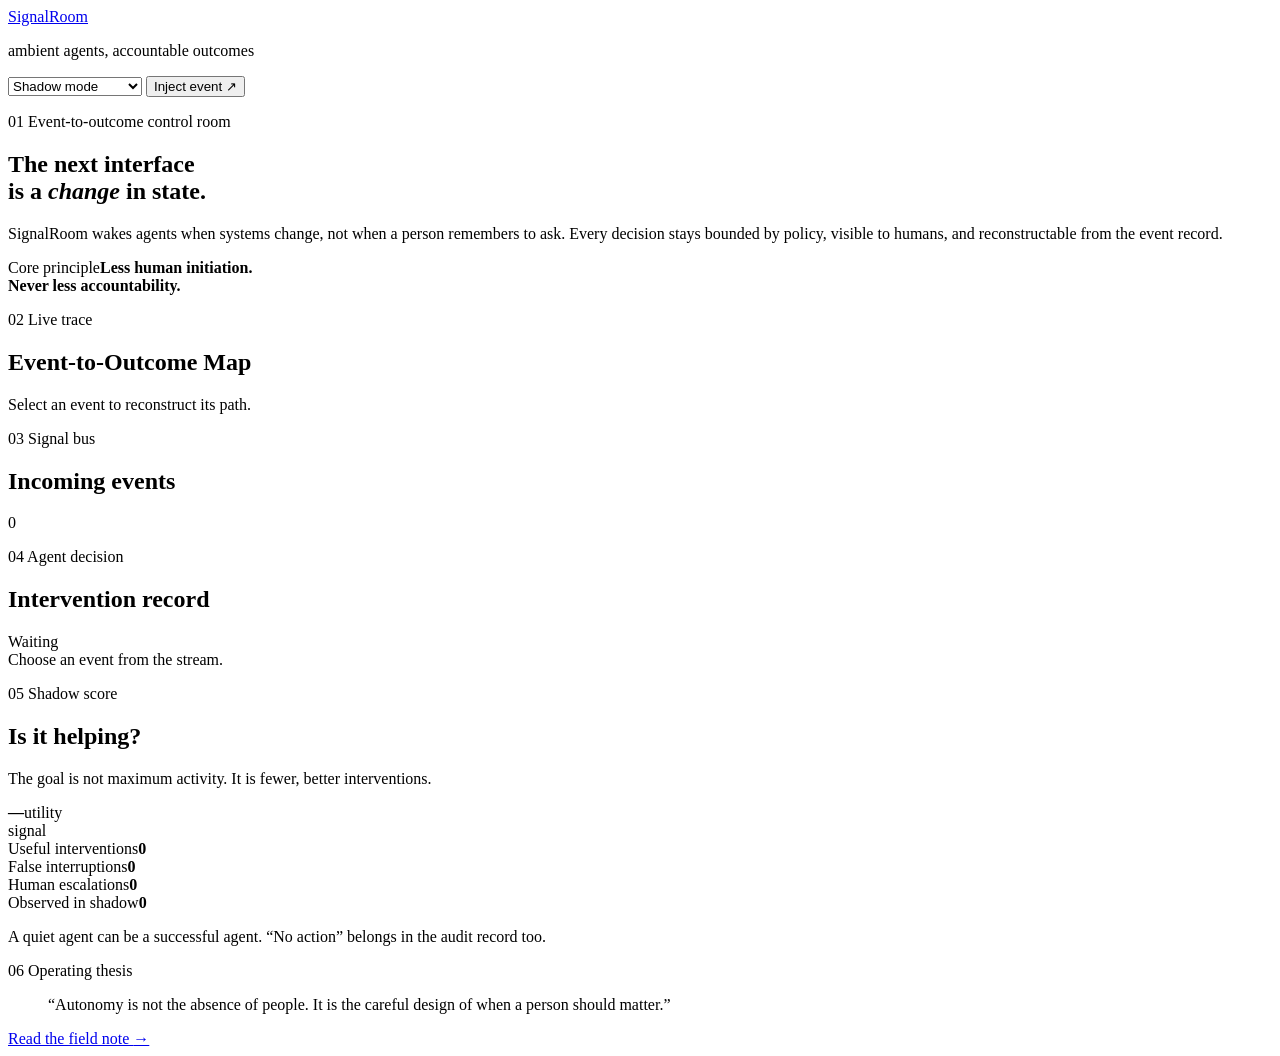
==== web/index.html @ f4fef8af "Build SignalRoom ambient agent control room" ====
<!doctype html>
<html lang="en">
<head>
  <meta charset="utf-8">
  <meta name="viewport" content="width=device-width, initial-scale=1">
  <meta name="description" content="SignalRoom is an open-source control room for event-driven ambient agents.">
  <title>SignalRoom — Ambient agents, accountable outcomes</title>
  <link rel="preconnect" href="https://fonts.googleapis.com">
  <link rel="preconnect" href="https://fonts.gstatic.com" crossorigin>
  <link href="https://fonts.googleapis.com/css2?family=DM+Mono:wght@300;400;500&family=Manrope:wght@400;500;600;700&display=swap" rel="stylesheet">
  <link rel="stylesheet" href="/styles.css">
</head>
<body>
  <div class="noise" aria-hidden="true"></div>
  <header class="topbar">
    <a class="brand" href="#" aria-label="SignalRoom home">
      <span class="brand-mark"><i></i><i></i><i></i></span>
      <span>SignalRoom</span>
    </a>
    <p class="tagline">ambient agents, accountable outcomes</p>
    <div class="header-actions">
      <label class="mode-control" for="run-mode">
        <span class="live-dot"></span>
        <select id="run-mode" aria-label="Agent run mode">
          <option value="shadow">Shadow mode</option>
          <option value="guarded">Guarded mode</option>
          <option value="autonomous">Autonomous mode</option>
        </select>
      </label>
      <button class="button button-primary" id="new-event-button">Inject event <span>↗</span></button>
    </div>
  </header>

  <main>
    <section class="intro" aria-labelledby="intro-title">
      <p class="eyebrow"><span>01</span> Event-to-outcome control room</p>
      <div class="intro-grid">
        <h1 id="intro-title">The next interface<br>is a <em>change</em> in state.</h1>
        <div class="intro-copy">
          <p>SignalRoom wakes agents when systems change, not when a person remembers to ask. Every decision stays bounded by policy, visible to humans, and reconstructable from the event record.</p>
          <div class="principle"><span>Core principle</span><strong>Less human initiation.<br>Never less accountability.</strong></div>
        </div>
      </div>
    </section>

    <section class="map-section" aria-labelledby="map-title">
      <div class="section-heading">
        <div><p class="eyebrow"><span>02</span> Live trace</p><h2 id="map-title">Event-to-Outcome Map</h2></div>
        <p id="selected-meta" class="section-meta">Select an event to reconstruct its path.</p>
      </div>
      <div class="path" id="event-path" aria-label="Event processing lifecycle"></div>
    </section>

    <section class="control-grid">
      <aside class="event-stream" aria-labelledby="stream-title">
        <div class="panel-heading">
          <div><p class="eyebrow"><span>03</span> Signal bus</p><h2 id="stream-title">Incoming events</h2></div>
          <span class="count" id="event-count">0</span>
        </div>
        <div id="event-list" class="event-list" role="list"></div>
      </aside>

      <section class="decision-panel" aria-labelledby="decision-title">
        <div class="panel-heading">
          <div><p class="eyebrow"><span>04</span> Agent decision</p><h2 id="decision-title">Intervention record</h2></div>
          <span class="status-pill" id="decision-status">Waiting</span>
        </div>
        <div id="decision-empty" class="empty-state">Choose an event from the stream.</div>
        <div id="decision-content" hidden>
          <p class="decision-kicker" id="decision-type"></p>
          <h3 id="decision-label"></h3>
          <p class="decision-rationale" id="decision-rationale"></p>
          <div class="decision-facts">
            <div><span>Confidence</span><strong id="decision-confidence"></strong></div>
            <div><span>Risk</span><strong id="decision-risk"></strong></div>
            <div><span>Owner</span><strong id="decision-owner"></strong></div>
            <div><span>Model</span><strong id="decision-model"></strong></div>
          </div>
          <div class="context-block">
            <span>Context snapshot</span>
            <div id="context-chips" class="context-chips"></div>
          </div>
          <div class="approval-box" id="approval-box">
            <div><span class="approval-symbol">!</span><p><strong>Human exception</strong><br><small id="approval-copy">This action crosses the delegated authority boundary.</small></p></div>
            <div class="approval-actions">
              <button class="button button-ghost" id="reject-button">Reject</button>
              <button class="button button-primary" id="approve-button">Approve action</button>
            </div>
          </div>
          <div class="feedback-row">
            <span>Was this intervention useful?</span>
            <div><button data-rating="useful" aria-label="Mark useful">Useful</button><button data-rating="noise" aria-label="Mark as noise">Noise</button></div>
          </div>
        </div>
      </section>

      <aside class="score-panel" aria-labelledby="score-title">
        <div class="panel-heading">
          <div><p class="eyebrow"><span>05</span> Shadow score</p><h2 id="score-title">Is it helping?</h2></div>
        </div>
        <p class="score-intro">The goal is not maximum activity. It is fewer, better interventions.</p>
        <div class="score-main"><strong id="utility-score">—</strong><span>utility<br>signal</span></div>
        <div class="metric-list">
          <div><span>Useful interventions</span><strong id="metric-useful">0</strong></div>
          <div><span>False interruptions</span><strong id="metric-noise">0</strong></div>
          <div><span>Human escalations</span><strong id="metric-escalations">0</strong></div>
          <div><span>Observed in shadow</span><strong id="metric-shadowed">0</strong></div>
        </div>
        <p class="score-note">A quiet agent can be a successful agent. “No action” belongs in the audit record too.</p>
      </aside>
    </section>

    <section class="manifesto">
      <p class="eyebrow"><span>06</span> Operating thesis</p>
      <blockquote>“Autonomy is not the absence of people. It is the careful design of when a person should matter.”</blockquote>
      <a href="/blog.html">Read the field note <span>→</span></a>
    </section>
  </main>

  <dialog id="event-dialog">
    <form id="event-form" method="dialog">
      <div class="dialog-head"><div><p class="eyebrow">Simulate a change</p><h2>Inject an event</h2></div><button type="button" id="close-dialog" aria-label="Close">×</button></div>
      <label>Event type<select name="type"><option value="deploy.failed">Deployment failed</option><option value="workflow.stalled">Workflow stalled</option><option value="threshold.breached">Threshold breached</option><option value="document.uploaded">Document uploaded</option><option value="support.sla_risk">Support SLA risk</option></select></label>
      <label>Source<input name="source" value="demo.system" required></label>
      <label>What changed?<textarea name="summary" rows="3" required>Payment reconciliation has been stalled for 61 minutes</textarea></label>
      <div class="dialog-actions"><button type="button" class="button button-ghost" id="cancel-dialog">Cancel</button><button type="submit" class="button button-primary">Send to signal bus</button></div>
    </form>
  </dialog>

  <div class="toast" id="toast" role="status" aria-live="polite"></div>
  <script src="/app.js" defer></script>
</body>
</html>
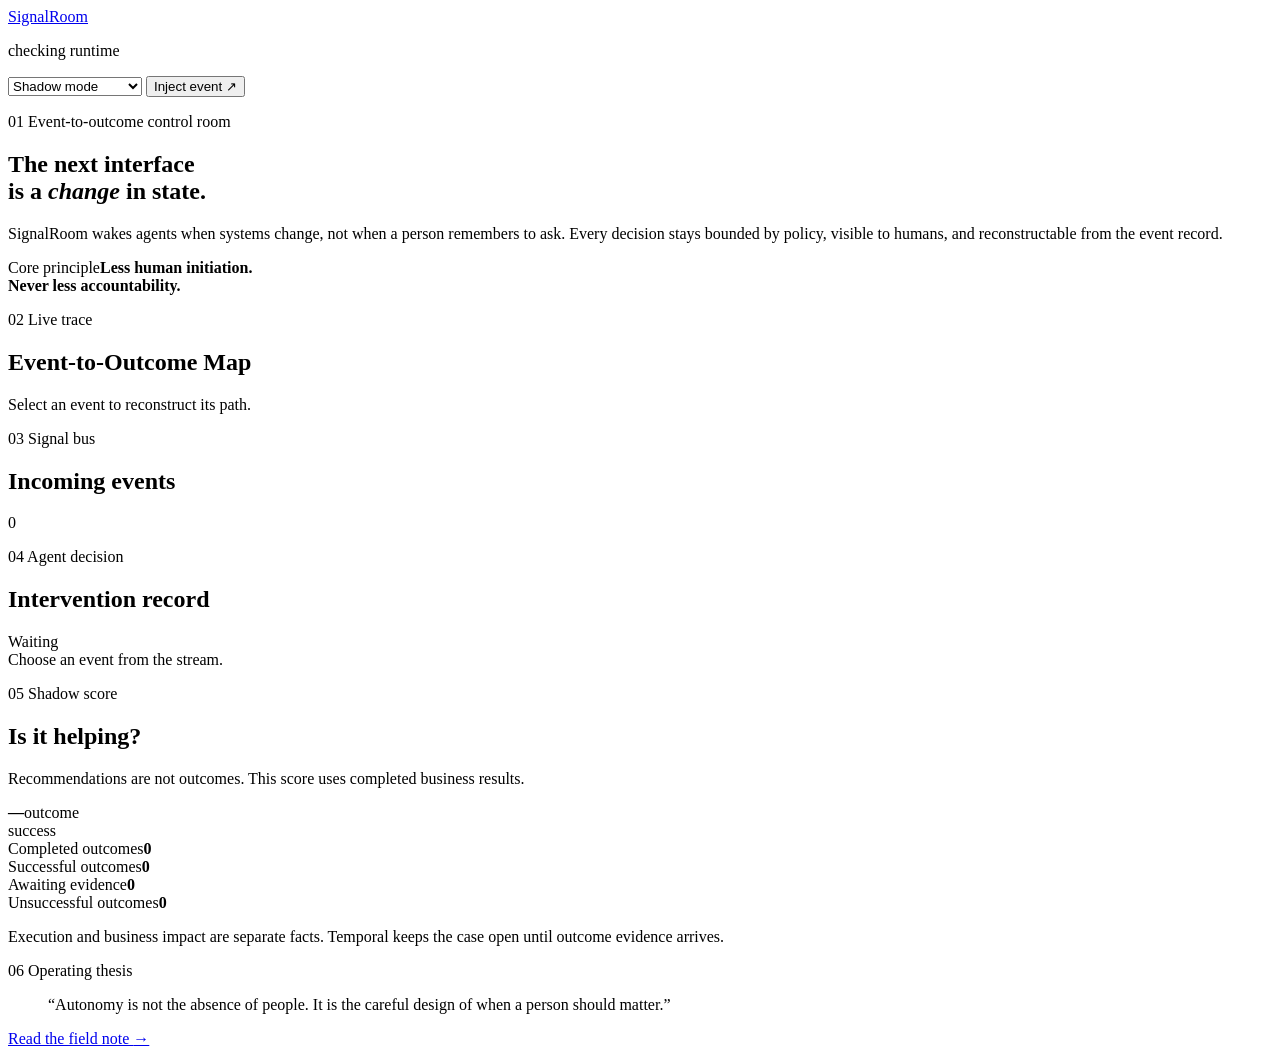
==== commit 3056e1f7: "Add Temporal durable event-to-outcome workflows" ====
--- a/web/index.html
+++ b/web/index.html
@@ -5,6 +5,7 @@
   <meta name="viewport" content="width=device-width, initial-scale=1">
   <meta name="description" content="SignalRoom is an open-source control room for event-driven ambient agents.">
   <title>SignalRoom — Ambient agents, accountable outcomes</title>
+  <link rel="icon" href="data:image/svg+xml,%3Csvg xmlns='http://www.w3.org/2000/svg' viewBox='0 0 64 64'%3E%3Crect width='64' height='64' rx='12' fill='%23171815'/%3E%3Cpath d='M13 42h8V29h-8zm15 0h8V14h-8zm15 0h8V23h-8z' fill='%23d7ff55'/%3E%3C/svg%3E">
   <link rel="preconnect" href="https://fonts.googleapis.com">
   <link rel="preconnect" href="https://fonts.gstatic.com" crossorigin>
   <link href="https://fonts.googleapis.com/css2?family=DM+Mono:wght@300;400;500&family=Manrope:wght@400;500;600;700&display=swap" rel="stylesheet">
@@ -17,7 +18,7 @@
       <span class="brand-mark"><i></i><i></i><i></i></span>
       <span>SignalRoom</span>
     </a>
-    <p class="tagline">ambient agents, accountable outcomes</p>
+    <p class="tagline"><span class="runtime-dot"></span><span id="runtime-indicator">checking runtime</span></p>
     <div class="header-actions">
       <label class="mode-control" for="run-mode">
         <span class="live-dot"></span>
@@ -87,6 +88,16 @@
               <button class="button button-primary" id="approve-button">Approve action</button>
             </div>
           </div>
+          <div class="outcome-box" id="outcome-box">
+            <div class="outcome-head"><span>Business outcome</span><strong id="outcome-state">Awaiting evidence</strong></div>
+            <p id="outcome-question"></p>
+            <div id="outcome-result" class="outcome-result" hidden></div>
+            <div id="outcome-report">
+              <label><span id="outcome-metric-label">Outcome metric</span><input id="outcome-metric" type="number" min="0" value="12"></label>
+              <label><span>Evidence note</span><input id="outcome-note" value="External system confirmed the result"></label>
+              <div id="outcome-choices" class="outcome-choices"></div>
+            </div>
+          </div>
           <div class="feedback-row">
             <span>Was this intervention useful?</span>
             <div><button data-rating="useful" aria-label="Mark useful">Useful</button><button data-rating="noise" aria-label="Mark as noise">Noise</button></div>
@@ -98,15 +109,15 @@
         <div class="panel-heading">
           <div><p class="eyebrow"><span>05</span> Shadow score</p><h2 id="score-title">Is it helping?</h2></div>
         </div>
-        <p class="score-intro">The goal is not maximum activity. It is fewer, better interventions.</p>
-        <div class="score-main"><strong id="utility-score">—</strong><span>utility<br>signal</span></div>
+        <p class="score-intro">Recommendations are not outcomes. This score uses completed business results.</p>
+        <div class="score-main"><strong id="outcome-score">—</strong><span>outcome<br>success</span></div>
         <div class="metric-list">
-          <div><span>Useful interventions</span><strong id="metric-useful">0</strong></div>
-          <div><span>False interruptions</span><strong id="metric-noise">0</strong></div>
-          <div><span>Human escalations</span><strong id="metric-escalations">0</strong></div>
-          <div><span>Observed in shadow</span><strong id="metric-shadowed">0</strong></div>
+          <div><span>Completed outcomes</span><strong id="metric-completed">0</strong></div>
+          <div><span>Successful outcomes</span><strong id="metric-successful">0</strong></div>
+          <div><span>Awaiting evidence</span><strong id="metric-pending">0</strong></div>
+          <div><span>Unsuccessful outcomes</span><strong id="metric-failed">0</strong></div>
         </div>
-        <p class="score-note">A quiet agent can be a successful agent. “No action” belongs in the audit record too.</p>
+        <p class="score-note">Execution and business impact are separate facts. Temporal keeps the case open until outcome evidence arrives.</p>
       </aside>
     </section>
 
@@ -120,7 +131,7 @@
   <dialog id="event-dialog">
     <form id="event-form" method="dialog">
       <div class="dialog-head"><div><p class="eyebrow">Simulate a change</p><h2>Inject an event</h2></div><button type="button" id="close-dialog" aria-label="Close">×</button></div>
-      <label>Event type<select name="type"><option value="deploy.failed">Deployment failed</option><option value="workflow.stalled">Workflow stalled</option><option value="threshold.breached">Threshold breached</option><option value="document.uploaded">Document uploaded</option><option value="support.sla_risk">Support SLA risk</option></select></label>
+      <label>Event type<select name="type"><option value="workflow.stalled">Workflow stalled</option><option value="deploy.failed">Deployment failed</option><option value="threshold.breached">Threshold breached</option><option value="document.uploaded">Document uploaded</option><option value="support.sla_risk">Support SLA risk</option></select></label>
       <label>Source<input name="source" value="demo.system" required></label>
       <label>What changed?<textarea name="summary" rows="3" required>Payment reconciliation has been stalled for 61 minutes</textarea></label>
       <div class="dialog-actions"><button type="button" class="button button-ghost" id="cancel-dialog">Cancel</button><button type="submit" class="button button-primary">Send to signal bus</button></div>
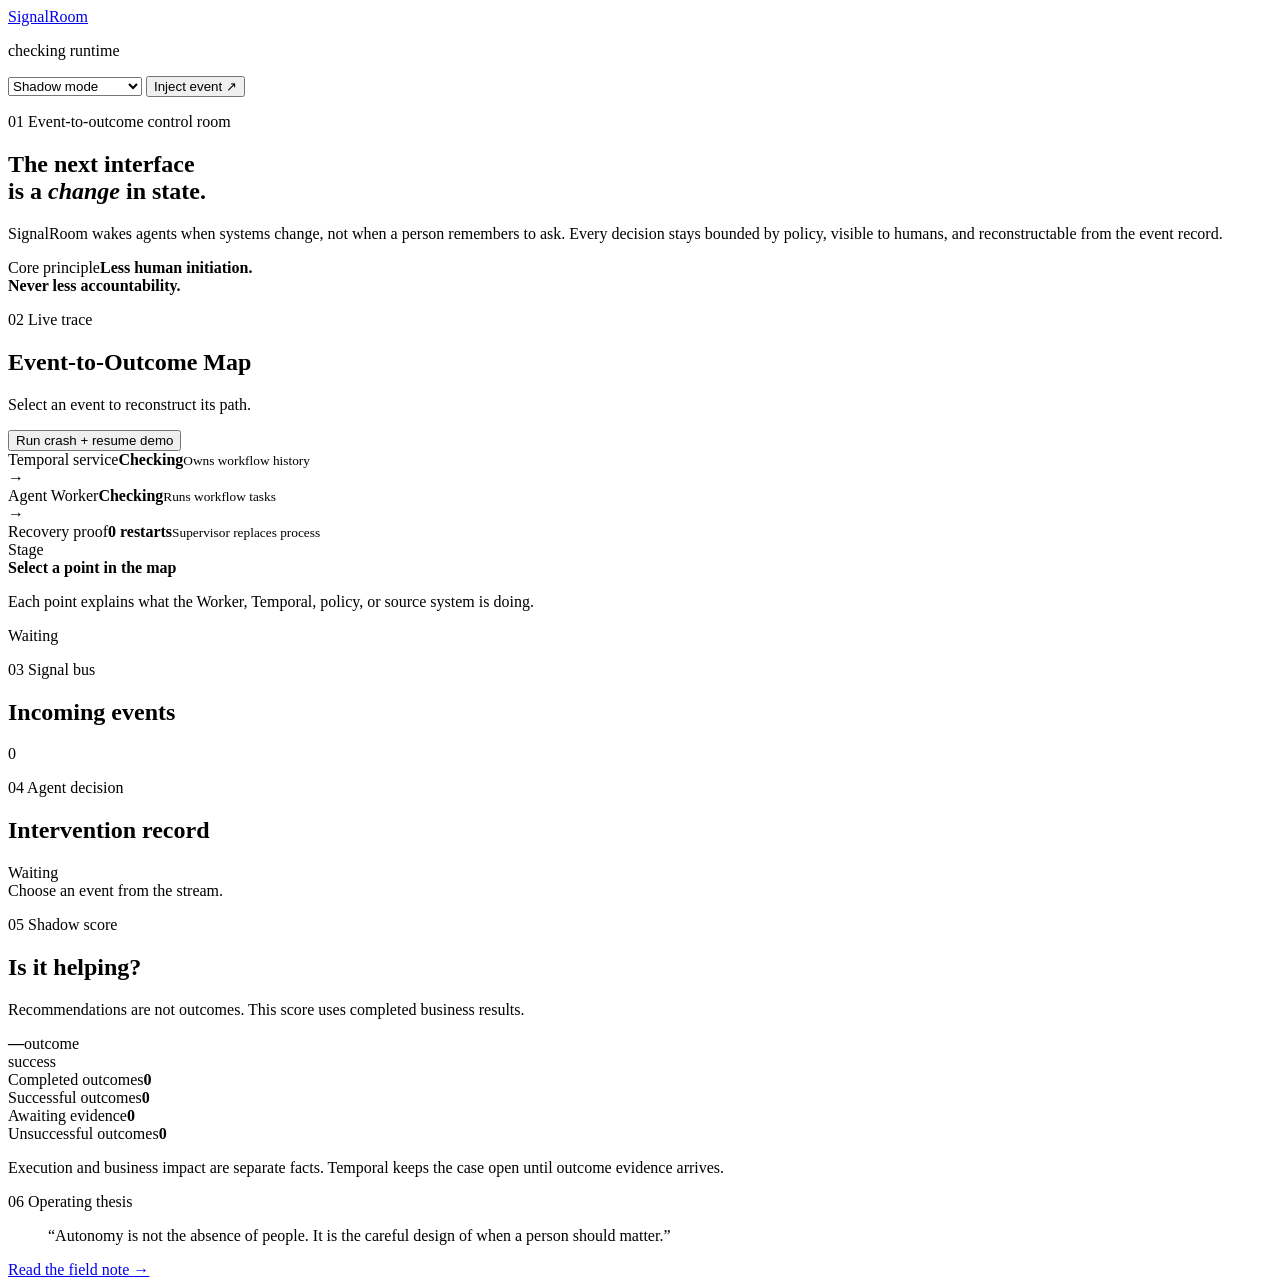
==== commit 07fa2736: "Add interactive Temporal crash recovery demo" ====
--- a/web/index.html
+++ b/web/index.html
@@ -47,9 +47,28 @@
     <section class="map-section" aria-labelledby="map-title">
       <div class="section-heading">
         <div><p class="eyebrow"><span>02</span> Live trace</p><h2 id="map-title">Event-to-Outcome Map</h2></div>
-        <p id="selected-meta" class="section-meta">Select an event to reconstruct its path.</p>
+        <div class="map-actions">
+          <p id="selected-meta" class="section-meta">Select an event to reconstruct its path.</p>
+          <button class="button demo-button" id="durability-demo-button"><span class="demo-button-dot"></span>Run crash + resume demo</button>
+        </div>
+      </div>
+      <div class="runtime-rail" aria-label="Durable runtime status">
+        <div><span>Temporal service</span><strong id="temporal-status">Checking</strong><small>Owns workflow history</small></div>
+        <span class="runtime-arrow">→</span>
+        <div><span>Agent Worker</span><strong id="worker-status" data-status="unknown">Checking</strong><small id="worker-detail">Runs workflow tasks</small></div>
+        <span class="runtime-arrow">→</span>
+        <div><span>Recovery proof</span><strong id="restart-count">0 restarts</strong><small>Supervisor replaces process</small></div>
       </div>
       <div class="path" id="event-path" aria-label="Event processing lifecycle"></div>
+      <div class="path-inspector" id="path-inspector" aria-live="polite">
+        <span class="inspector-index">Stage</span>
+        <div><strong>Select a point in the map</strong><p>Each point explains what the Worker, Temporal, policy, or source system is doing.</p></div>
+        <span class="inspector-state">Waiting</span>
+      </div>
+      <div class="demo-console" id="demo-console" hidden aria-live="polite">
+        <div class="demo-console-head"><span>Live durability proof</span><strong id="demo-console-status">Starting</strong></div>
+        <ol id="demo-steps"></ol>
+      </div>
     </section>
 
     <section class="control-grid">
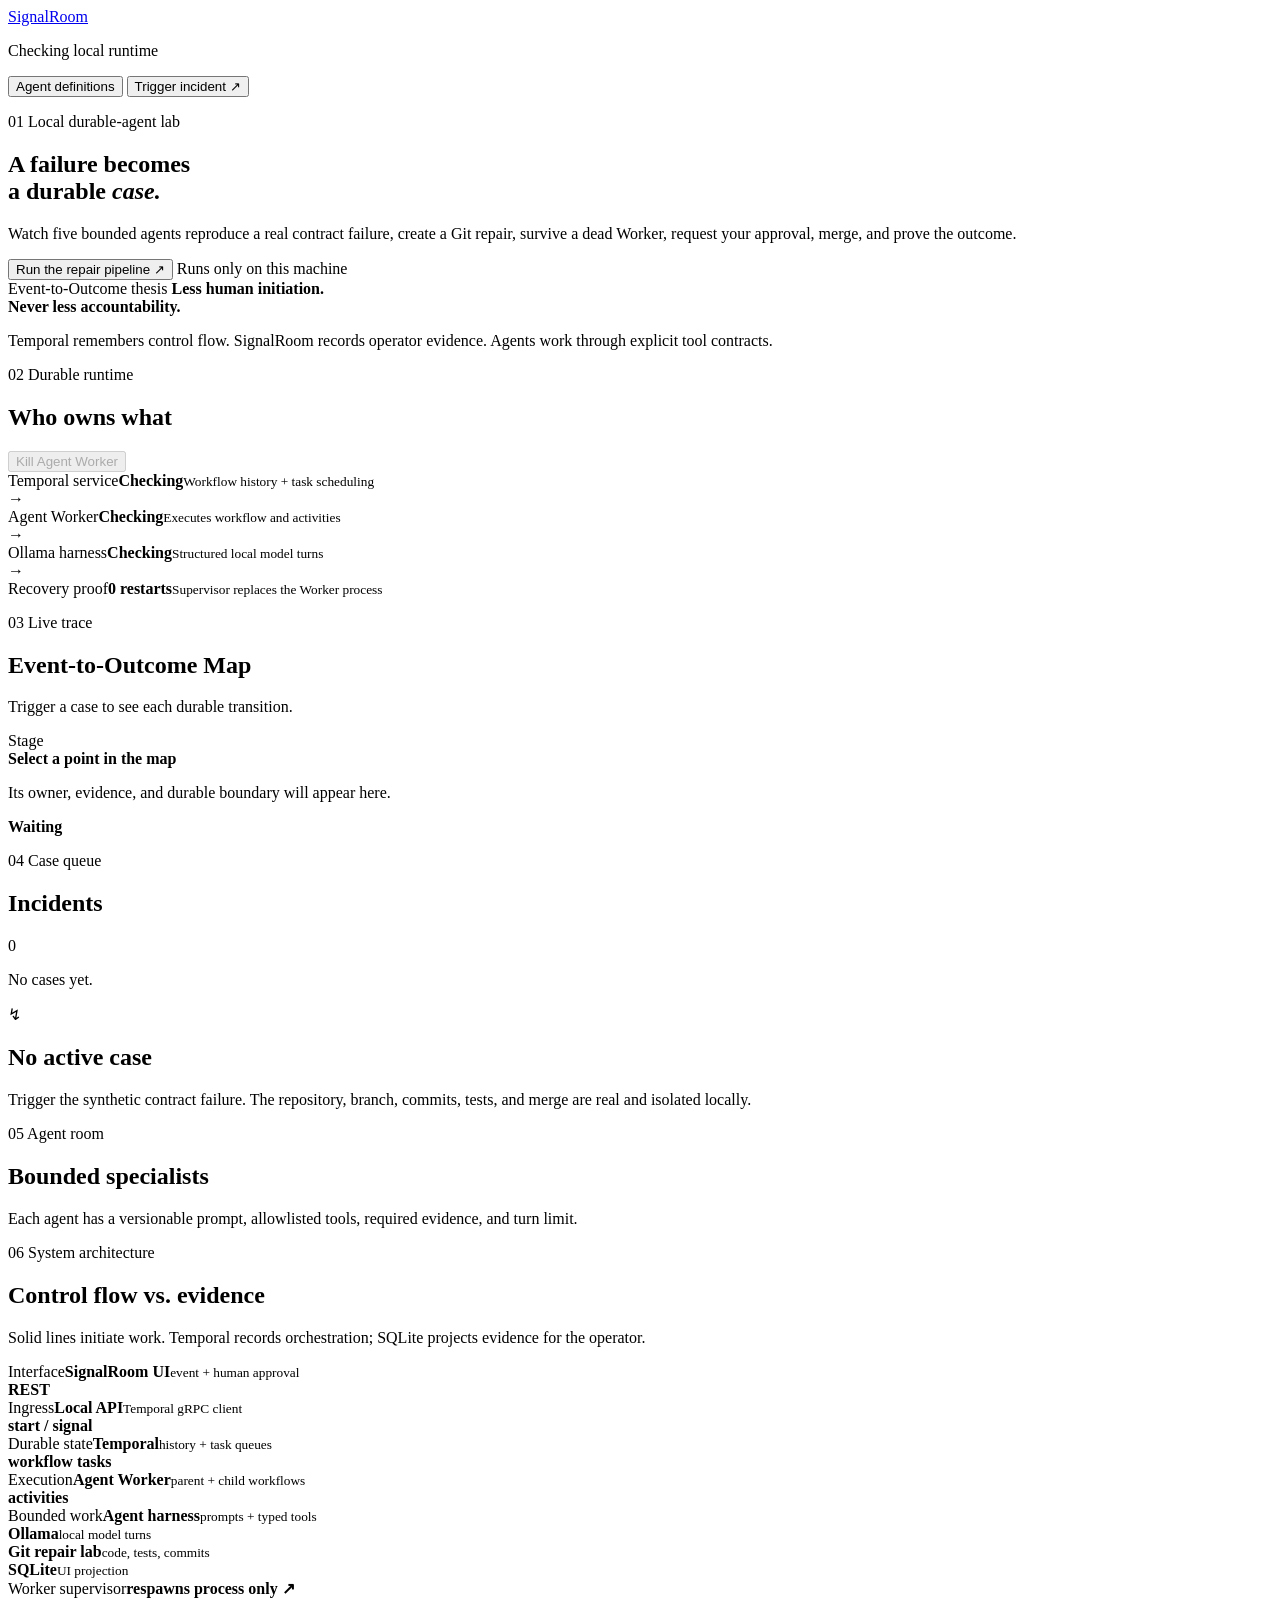
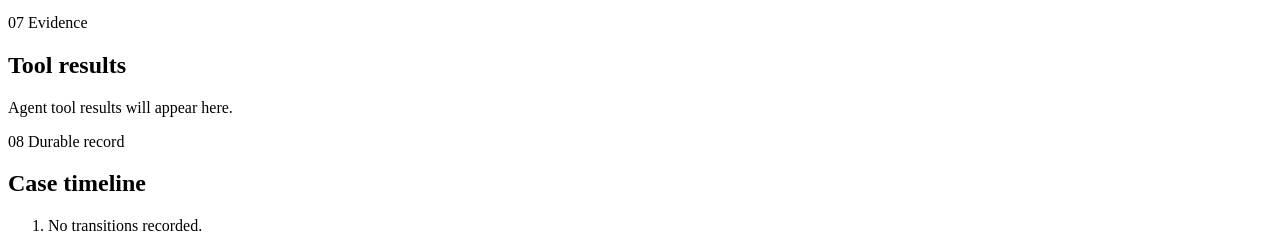
==== commit d367592a: "Build durable multi-agent repair pipeline" ====
--- a/web/index.html
+++ b/web/index.html
@@ -3,161 +3,155 @@
 <head>
   <meta charset="utf-8">
   <meta name="viewport" content="width=device-width, initial-scale=1">
-  <meta name="description" content="SignalRoom is an open-source control room for event-driven ambient agents.">
-  <title>SignalRoom — Ambient agents, accountable outcomes</title>
+  <meta name="description" content="SignalRoom turns local system events into durable, reviewable agent outcomes.">
+  <title>SignalRoom — Durable agent operations</title>
   <link rel="icon" href="data:image/svg+xml,%3Csvg xmlns='http://www.w3.org/2000/svg' viewBox='0 0 64 64'%3E%3Crect width='64' height='64' rx='12' fill='%23171815'/%3E%3Cpath d='M13 42h8V29h-8zm15 0h8V14h-8zm15 0h8V23h-8z' fill='%23d7ff55'/%3E%3C/svg%3E">
-  <link rel="preconnect" href="https://fonts.googleapis.com">
-  <link rel="preconnect" href="https://fonts.gstatic.com" crossorigin>
-  <link href="https://fonts.googleapis.com/css2?family=DM+Mono:wght@300;400;500&family=Manrope:wght@400;500;600;700&display=swap" rel="stylesheet">
-  <link rel="stylesheet" href="/styles.css">
+  <link rel="stylesheet" href="/styles.css?v=agents-2">
 </head>
 <body>
   <div class="noise" aria-hidden="true"></div>
   <header class="topbar">
-    <a class="brand" href="#" aria-label="SignalRoom home">
-      <span class="brand-mark"><i></i><i></i><i></i></span>
-      <span>SignalRoom</span>
-    </a>
-    <p class="tagline"><span class="runtime-dot"></span><span id="runtime-indicator">checking runtime</span></p>
+    <a class="brand" href="#top" aria-label="SignalRoom home"><span class="brand-mark"><i></i><i></i><i></i></span><span>SignalRoom</span></a>
+    <p class="runtime-label"><span class="status-dot" id="header-dot"></span><span id="runtime-indicator">Checking local runtime</span></p>
     <div class="header-actions">
-      <label class="mode-control" for="run-mode">
-        <span class="live-dot"></span>
-        <select id="run-mode" aria-label="Agent run mode">
-          <option value="shadow">Shadow mode</option>
-          <option value="guarded">Guarded mode</option>
-          <option value="autonomous">Autonomous mode</option>
-        </select>
-      </label>
-      <button class="button button-primary" id="new-event-button">Inject event <span>↗</span></button>
+      <button class="button button-quiet" id="definitions-button">Agent definitions</button>
+      <button class="button button-primary" id="trigger-button">Trigger incident <span>↗</span></button>
     </div>
   </header>
 
-  <main>
-    <section class="intro" aria-labelledby="intro-title">
-      <p class="eyebrow"><span>01</span> Event-to-outcome control room</p>
-      <div class="intro-grid">
-        <h1 id="intro-title">The next interface<br>is a <em>change</em> in state.</h1>
-        <div class="intro-copy">
-          <p>SignalRoom wakes agents when systems change, not when a person remembers to ask. Every decision stays bounded by policy, visible to humans, and reconstructable from the event record.</p>
-          <div class="principle"><span>Core principle</span><strong>Less human initiation.<br>Never less accountability.</strong></div>
+  <main id="top">
+    <section class="hero">
+      <p class="eyebrow"><span>01</span> Local durable-agent lab</p>
+      <div class="hero-grid">
+        <div>
+          <h1>A failure becomes<br>a durable <em>case.</em></h1>
+          <p class="hero-lede">Watch five bounded agents reproduce a real contract failure, create a Git repair, survive a dead Worker, request your approval, merge, and prove the outcome.</p>
+          <div class="hero-actions">
+            <button class="button button-primary button-large" id="hero-trigger">Run the repair pipeline <span>↗</span></button>
+            <span class="local-note">Runs only on this machine</span>
+          </div>
         </div>
+        <div class="thesis-card">
+          <span>Event-to-Outcome thesis</span>
+          <strong>Less human initiation.<br>Never less accountability.</strong>
+          <p>Temporal remembers control flow. SignalRoom records operator evidence. Agents work through explicit tool contracts.</p>
+        </div>
+      </div>
+    </section>
+
+    <section class="runtime-section" aria-labelledby="runtime-title">
+      <div class="section-heading compact">
+        <div><p class="eyebrow"><span>02</span> Durable runtime</p><h2 id="runtime-title">Who owns what</h2></div>
+        <button class="button danger-button" id="kill-worker-button" disabled><span class="danger-dot"></span>Kill Agent Worker</button>
+      </div>
+      <div class="runtime-rail">
+        <article><span>Temporal service</span><strong id="temporal-status">Checking</strong><small>Workflow history + task scheduling</small></article>
+        <b>→</b>
+        <article><span>Agent Worker</span><strong id="worker-status">Checking</strong><small id="worker-detail">Executes workflow and activities</small></article>
+        <b>→</b>
+        <article><span>Ollama harness</span><strong id="ollama-status">Checking</strong><small id="ollama-detail">Structured local model turns</small></article>
+        <b>→</b>
+        <article><span>Recovery proof</span><strong id="restart-count">0 restarts</strong><small>Supervisor replaces the Worker process</small></article>
       </div>
     </section>
 
     <section class="map-section" aria-labelledby="map-title">
       <div class="section-heading">
-        <div><p class="eyebrow"><span>02</span> Live trace</p><h2 id="map-title">Event-to-Outcome Map</h2></div>
-        <div class="map-actions">
-          <p id="selected-meta" class="section-meta">Select an event to reconstruct its path.</p>
-          <button class="button demo-button" id="durability-demo-button"><span class="demo-button-dot"></span>Run crash + resume demo</button>
-        </div>
+        <div><p class="eyebrow"><span>03</span> Live trace</p><h2 id="map-title">Event-to-Outcome Map</h2></div>
+        <p class="section-meta" id="case-meta">Trigger a case to see each durable transition.</p>
       </div>
-      <div class="runtime-rail" aria-label="Durable runtime status">
-        <div><span>Temporal service</span><strong id="temporal-status">Checking</strong><small>Owns workflow history</small></div>
-        <span class="runtime-arrow">→</span>
-        <div><span>Agent Worker</span><strong id="worker-status" data-status="unknown">Checking</strong><small id="worker-detail">Runs workflow tasks</small></div>
-        <span class="runtime-arrow">→</span>
-        <div><span>Recovery proof</span><strong id="restart-count">0 restarts</strong><small>Supervisor replaces process</small></div>
-      </div>
-      <div class="path" id="event-path" aria-label="Event processing lifecycle"></div>
-      <div class="path-inspector" id="path-inspector" aria-live="polite">
-        <span class="inspector-index">Stage</span>
-        <div><strong>Select a point in the map</strong><p>Each point explains what the Worker, Temporal, policy, or source system is doing.</p></div>
-        <span class="inspector-state">Waiting</span>
-      </div>
-      <div class="demo-console" id="demo-console" hidden aria-live="polite">
-        <div class="demo-console-head"><span>Live durability proof</span><strong id="demo-console-status">Starting</strong></div>
-        <ol id="demo-steps"></ol>
+      <div class="pipeline" id="pipeline" aria-live="polite"></div>
+      <div class="stage-inspector" id="stage-inspector">
+        <span>Stage</span>
+        <div><strong>Select a point in the map</strong><p>Its owner, evidence, and durable boundary will appear here.</p></div>
+        <b>Waiting</b>
       </div>
     </section>
 
-    <section class="control-grid">
-      <aside class="event-stream" aria-labelledby="stream-title">
-        <div class="panel-heading">
-          <div><p class="eyebrow"><span>03</span> Signal bus</p><h2 id="stream-title">Incoming events</h2></div>
-          <span class="count" id="event-count">0</span>
-        </div>
-        <div id="event-list" class="event-list" role="list"></div>
+    <section class="workspace-grid">
+      <aside class="case-panel panel">
+        <div class="panel-heading"><div><p class="eyebrow"><span>04</span> Case queue</p><h2>Incidents</h2></div><span class="count" id="case-count">0</span></div>
+        <div class="case-list" id="case-list"><p class="empty">No cases yet.</p></div>
       </aside>
-
-      <section class="decision-panel" aria-labelledby="decision-title">
-        <div class="panel-heading">
-          <div><p class="eyebrow"><span>04</span> Agent decision</p><h2 id="decision-title">Intervention record</h2></div>
-          <span class="status-pill" id="decision-status">Waiting</span>
-        </div>
-        <div id="decision-empty" class="empty-state">Choose an event from the stream.</div>
-        <div id="decision-content" hidden>
-          <p class="decision-kicker" id="decision-type"></p>
-          <h3 id="decision-label"></h3>
-          <p class="decision-rationale" id="decision-rationale"></p>
-          <div class="decision-facts">
-            <div><span>Confidence</span><strong id="decision-confidence"></strong></div>
-            <div><span>Risk</span><strong id="decision-risk"></strong></div>
-            <div><span>Owner</span><strong id="decision-owner"></strong></div>
-            <div><span>Model</span><strong id="decision-model"></strong></div>
-          </div>
-          <div class="context-block">
-            <span>Context snapshot</span>
-            <div id="context-chips" class="context-chips"></div>
-          </div>
-          <div class="approval-box" id="approval-box">
-            <div><span class="approval-symbol">!</span><p><strong>Human exception</strong><br><small id="approval-copy">This action crosses the delegated authority boundary.</small></p></div>
-            <div class="approval-actions">
-              <button class="button button-ghost" id="reject-button">Reject</button>
-              <button class="button button-primary" id="approve-button">Approve action</button>
-            </div>
-          </div>
-          <div class="outcome-box" id="outcome-box">
-            <div class="outcome-head"><span>Business outcome</span><strong id="outcome-state">Awaiting evidence</strong></div>
-            <p id="outcome-question"></p>
-            <div id="outcome-result" class="outcome-result" hidden></div>
-            <div id="outcome-report">
-              <label><span id="outcome-metric-label">Outcome metric</span><input id="outcome-metric" type="number" min="0" value="12"></label>
-              <label><span>Evidence note</span><input id="outcome-note" value="External system confirmed the result"></label>
-              <div id="outcome-choices" class="outcome-choices"></div>
-            </div>
-          </div>
-          <div class="feedback-row">
-            <span>Was this intervention useful?</span>
-            <div><button data-rating="useful" aria-label="Mark useful">Useful</button><button data-rating="noise" aria-label="Mark as noise">Noise</button></div>
-          </div>
+      <section class="case-workspace panel">
+        <div id="case-content" class="case-content empty-state">
+          <span class="empty-icon">↯</span><h2>No active case</h2>
+          <p>Trigger the synthetic contract failure. The repository, branch, commits, tests, and merge are real and isolated locally.</p>
         </div>
       </section>
-
-      <aside class="score-panel" aria-labelledby="score-title">
-        <div class="panel-heading">
-          <div><p class="eyebrow"><span>05</span> Shadow score</p><h2 id="score-title">Is it helping?</h2></div>
-        </div>
-        <p class="score-intro">Recommendations are not outcomes. This score uses completed business results.</p>
-        <div class="score-main"><strong id="outcome-score">—</strong><span>outcome<br>success</span></div>
-        <div class="metric-list">
-          <div><span>Completed outcomes</span><strong id="metric-completed">0</strong></div>
-          <div><span>Successful outcomes</span><strong id="metric-successful">0</strong></div>
-          <div><span>Awaiting evidence</span><strong id="metric-pending">0</strong></div>
-          <div><span>Unsuccessful outcomes</span><strong id="metric-failed">0</strong></div>
-        </div>
-        <p class="score-note">Execution and business impact are separate facts. Temporal keeps the case open until outcome evidence arrives.</p>
-      </aside>
     </section>
 
-    <section class="manifesto">
-      <p class="eyebrow"><span>06</span> Operating thesis</p>
-      <blockquote>“Autonomy is not the absence of people. It is the careful design of when a person should matter.”</blockquote>
-      <a href="/blog.html">Read the field note <span>→</span></a>
+    <section class="agent-section" aria-labelledby="agents-title">
+      <div class="section-heading">
+        <div><p class="eyebrow"><span>05</span> Agent room</p><h2 id="agents-title">Bounded specialists</h2></div>
+        <p class="section-meta">Each agent has a versionable prompt, allowlisted tools, required evidence, and turn limit.</p>
+      </div>
+      <div class="agent-grid" id="agent-grid"></div>
+    </section>
+
+    <section class="architecture-section" aria-labelledby="architecture-title">
+      <div class="section-heading">
+        <div><p class="eyebrow"><span>06</span> System architecture</p><h2 id="architecture-title">Control flow vs. evidence</h2></div>
+        <p class="section-meta">Solid lines initiate work. Temporal records orchestration; SQLite projects evidence for the operator.</p>
+      </div>
+      <div class="architecture-scroll">
+        <div class="architecture-board" role="img" aria-label="SignalRoom local system architecture">
+          <div class="architecture-node acid"><span>Interface</span><strong>SignalRoom UI</strong><small>event + human approval</small></div>
+          <b>REST</b>
+          <div class="architecture-node"><span>Ingress</span><strong>Local API</strong><small>Temporal gRPC client</small></div>
+          <b>start / signal</b>
+          <div class="architecture-node dark"><span>Durable state</span><strong>Temporal</strong><small>history + task queues</small></div>
+          <b>workflow tasks</b>
+          <div class="architecture-node blue"><span>Execution</span><strong>Agent Worker</strong><small>parent + child workflows</small></div>
+          <b>activities</b>
+          <div class="architecture-node violet"><span>Bounded work</span><strong>Agent harness</strong><small>prompts + typed tools</small></div>
+          <div class="architecture-branches">
+            <div class="architecture-node mini"><strong>Ollama</strong><small>local model turns</small></div>
+            <div class="architecture-node mini"><strong>Git repair lab</strong><small>code, tests, commits</small></div>
+            <div class="architecture-node mini"><strong>SQLite</strong><small>UI projection</small></div>
+          </div>
+          <div class="supervisor-line"><span>Worker supervisor</span><b>respawns process only ↗</b></div>
+        </div>
+      </div>
+    </section>
+
+    <section class="approval-panel" id="approval-panel" hidden aria-labelledby="approval-title">
+      <div class="approval-copy">
+        <p class="eyebrow"><span>Human gate</span> Temporal is waiting</p>
+        <h2 id="approval-title">Approve the exact reviewed commit?</h2>
+        <p>The Workflow is durably paused. Killing every Worker would not lose this decision point.</p>
+        <dl class="approval-facts" id="approval-facts"></dl>
+        <div class="approval-actions">
+          <button class="button button-primary" id="approve-button">Merge reviewed commit</button>
+          <button class="button danger-button" id="reject-button">Reject</button>
+        </div>
+      </div>
+      <div class="approval-evidence">
+        <div class="code-heading"><span>Reviewed diff</span><button class="copy-button" data-copy="diff-code">Copy</button></div>
+        <pre><code id="diff-code">Waiting for agent evidence…</code></pre>
+      </div>
+    </section>
+
+    <section class="evidence-grid">
+      <section class="evidence-panel panel">
+        <div class="panel-heading"><div><p class="eyebrow"><span>07</span> Evidence</p><h2>Tool results</h2></div></div>
+        <div class="evidence-tabs" id="evidence-tabs"></div>
+        <div class="evidence-viewer" id="evidence-viewer"><p class="empty">Agent tool results will appear here.</p></div>
+      </section>
+      <section class="timeline-panel panel">
+        <div class="panel-heading"><div><p class="eyebrow"><span>08</span> Durable record</p><h2>Case timeline</h2></div></div>
+        <ol class="timeline" id="timeline"><li class="empty">No transitions recorded.</li></ol>
+      </section>
     </section>
   </main>
 
-  <dialog id="event-dialog">
-    <form id="event-form" method="dialog">
-      <div class="dialog-head"><div><p class="eyebrow">Simulate a change</p><h2>Inject an event</h2></div><button type="button" id="close-dialog" aria-label="Close">×</button></div>
-      <label>Event type<select name="type"><option value="workflow.stalled">Workflow stalled</option><option value="deploy.failed">Deployment failed</option><option value="threshold.breached">Threshold breached</option><option value="document.uploaded">Document uploaded</option><option value="support.sla_risk">Support SLA risk</option></select></label>
-      <label>Source<input name="source" value="demo.system" required></label>
-      <label>What changed?<textarea name="summary" rows="3" required>Payment reconciliation has been stalled for 61 minutes</textarea></label>
-      <div class="dialog-actions"><button type="button" class="button button-ghost" id="cancel-dialog">Cancel</button><button type="submit" class="button button-primary">Send to signal bus</button></div>
-    </form>
+  <dialog id="definitions-dialog">
+    <div class="dialog-heading"><div><p class="eyebrow"><span>Config</span> config/agents.json</p><h2>Agent definitions</h2></div><button class="icon-button" id="close-definitions" aria-label="Close">×</button></div>
+    <p>These are runtime definitions—not presentation copy. Edit the JSON to change prompts, tools, required evidence, and turn limits.</p>
+    <div class="code-heading"><span>JSON</span><button class="copy-button" data-copy="definitions-code">Copy</button></div>
+    <pre><code id="definitions-code">Loading…</code></pre>
   </dialog>
-
   <div class="toast" id="toast" role="status" aria-live="polite"></div>
-  <script src="/app.js" defer></script>
+  <script src="/app.js?v=agents-2"></script>
 </body>
 </html>
